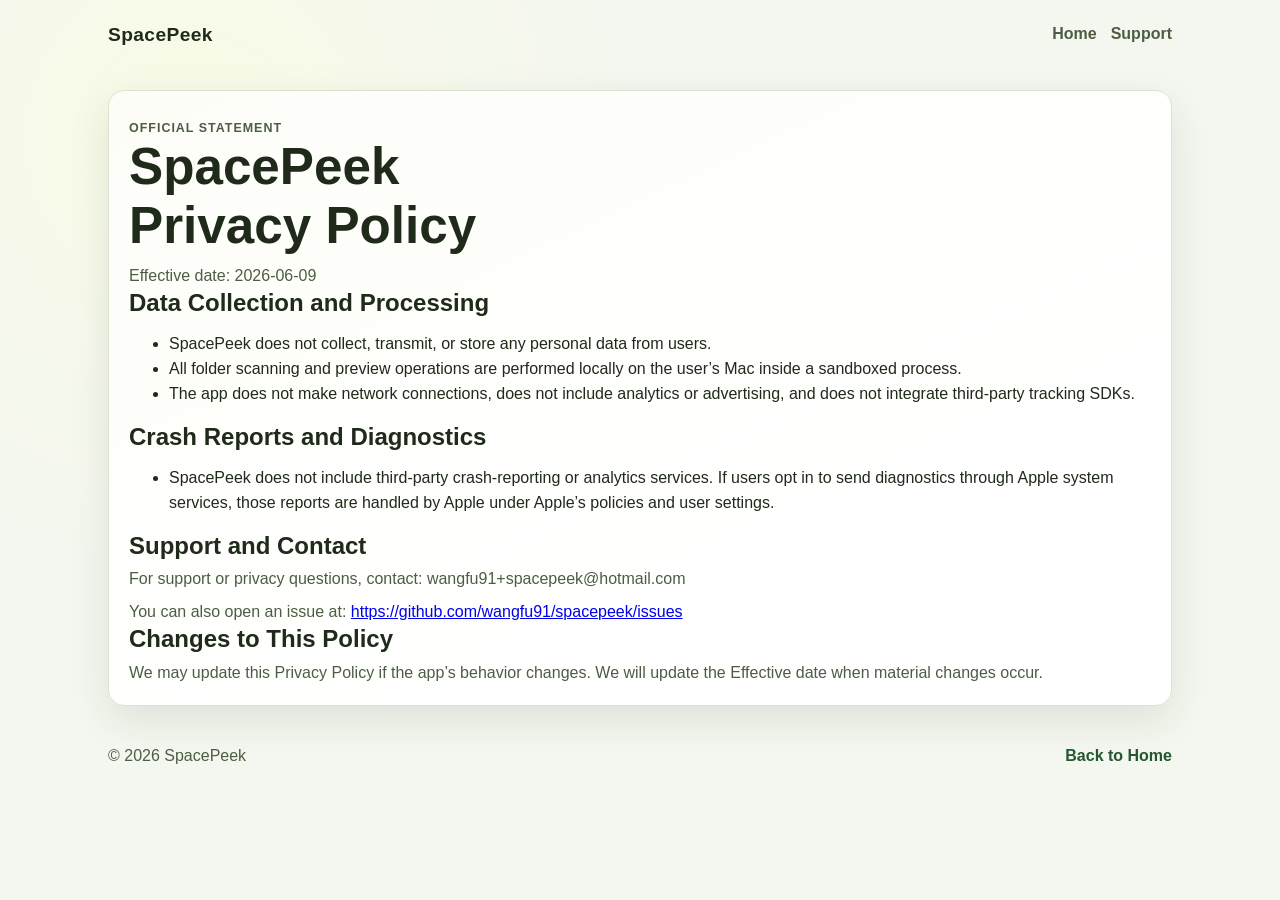
==== privacy.html @ 01d2aa63 "Add GitHub Pages site for App Store review and support" ====
<!doctype html>
<html lang="en">
  <head>
    <meta charset="UTF-8" />
    <meta name="viewport" content="width=device-width, initial-scale=1.0" />
    <title>SpacePeek Privacy Policy</title>
    <meta name="description" content="Privacy Policy for SpacePeek macOS app." />
    <link rel="stylesheet" href="assets/styles.css" />
  </head>
  <body>
    <header class="site-header">
      <a class="brand" href="index.html">SpacePeek</a>
      <nav>
        <a href="index.html">Home</a>
        <a href="index.html#support">Support</a>
      </nav>
    </header>

    <main class="container">
      <section class="panel">
        <p class="eyebrow">Official Statement</p>
        <h1>SpacePeek Privacy Policy</h1>
        <p>Effective date: 2026-06-09</p>

        <h2>Data Collection and Processing</h2>
        <ul>
          <li>SpacePeek does not collect, transmit, or store any personal data from users.</li>
          <li>
            All folder scanning and preview operations are performed locally on the user’s Mac
            inside a sandboxed process.
          </li>
          <li>
            The app does not make network connections, does not include analytics or advertising,
            and does not integrate third-party tracking SDKs.
          </li>
        </ul>

        <h2>Crash Reports and Diagnostics</h2>
        <ul>
          <li>
            SpacePeek does not include third-party crash-reporting or analytics services. If users
            opt in to send diagnostics through Apple system services, those reports are handled by
            Apple under Apple’s policies and user settings.
          </li>
        </ul>

        <h2>Support and Contact</h2>
        <p>For support or privacy questions, contact: wangfu91+spacepeek@hotmail.com</p>
        <p>
          You can also open an issue at:
          <a href="https://github.com/wangfu91/spacepeek/issues"
            >https://github.com/wangfu91/spacepeek/issues</a
          >
        </p>

        <h2>Changes to This Policy</h2>
        <p>
          We may update this Privacy Policy if the app’s behavior changes. We will update the
          Effective date when material changes occur.
        </p>
      </section>
    </main>

    <footer class="site-footer">
      <p>© 2026 SpacePeek</p>
      <a href="index.html">Back to Home</a>
    </footer>
  </body>
</html>
---- assets/styles.css ----
:root {
  --bg: #f4f7ef;
  --bg-alt: #eaf1e2;
  --surface: #fdfdf8;
  --surface-strong: #ffffff;
  --text: #1f2a1a;
  --muted: #4c5d43;
  --primary: #2f6f3e;
  --primary-strong: #245731;
  --accent: #d18a38;
  --border: #d9e4d1;
  --shadow: 0 14px 40px rgba(24, 38, 17, 0.1);
  --max: 1100px;
}

* {
  box-sizing: border-box;
}

html,
body {
  margin: 0;
  padding: 0;
}

body {
  font-family: "Avenir Next", "Trebuchet MS", "Helvetica Neue", sans-serif;
  color: var(--text);
  background: radial-gradient(circle at 15% 15%, #f9fbe7, var(--bg) 32%),
    radial-gradient(circle at 85% 20%, #eff7d9, transparent 30%),
    linear-gradient(150deg, var(--bg-alt), var(--bg));
  min-height: 100vh;
  line-height: 1.55;
}

.bg-orb {
  position: fixed;
  border-radius: 9999px;
  filter: blur(34px);
  pointer-events: none;
  z-index: 0;
  opacity: 0.34;
}

.bg-orb-1 {
  width: 240px;
  height: 240px;
  background: #b9dfa8;
  top: 8%;
  left: -60px;
  animation: drift 14s ease-in-out infinite;
}

.bg-orb-2 {
  width: 280px;
  height: 280px;
  background: #f2c792;
  right: -110px;
  top: 55%;
  animation: drift 18s ease-in-out infinite reverse;
}

@keyframes drift {
  0%,
  100% {
    transform: translateY(0);
  }
  50% {
    transform: translateY(-18px);
  }
}

.site-header,
.container,
.site-footer {
  position: relative;
  z-index: 2;
}

.site-header {
  max-width: var(--max);
  margin: 0 auto;
  padding: 20px 18px 12px;
  display: flex;
  justify-content: space-between;
  align-items: center;
  gap: 16px;
}

.brand {
  text-decoration: none;
  color: var(--text);
  font-size: 1.2rem;
  font-weight: 700;
  letter-spacing: 0.02em;
}

nav {
  display: flex;
  gap: 14px;
  flex-wrap: wrap;
}

nav a {
  color: var(--muted);
  text-decoration: none;
  font-weight: 600;
}

nav a:hover,
nav a:focus-visible {
  color: var(--primary-strong);
}

.container {
  max-width: var(--max);
  margin: 0 auto;
  padding: 8px 18px 30px;
}

.hero {
  padding: 38px 0 26px;
  animation: reveal 0.6s ease-out;
}

.eyebrow {
  text-transform: uppercase;
  letter-spacing: 0.08em;
  color: var(--primary-strong);
  font-size: 0.78rem;
  font-weight: 700;
  margin-bottom: 8px;
}

h1,
h2,
h3 {
  margin: 0;
  line-height: 1.15;
}

h1 {
  font-size: clamp(2rem, 4vw, 3.4rem);
  max-width: 14ch;
}

.hero-copy {
  color: var(--muted);
  max-width: 60ch;
  font-size: 1.08rem;
  margin-top: 14px;
}

.cta-row {
  margin-top: 24px;
  display: flex;
  gap: 12px;
  flex-wrap: wrap;
}

.btn {
  display: inline-flex;
  justify-content: center;
  align-items: center;
  text-decoration: none;
  border-radius: 9999px;
  padding: 10px 16px;
  font-weight: 700;
  border: 1px solid transparent;
  transition: transform 0.16s ease, box-shadow 0.16s ease;
}

.btn:hover,
.btn:focus-visible {
  transform: translateY(-2px);
  box-shadow: 0 6px 16px rgba(23, 42, 18, 0.16);
}

.btn-primary {
  background: linear-gradient(120deg, var(--primary), var(--primary-strong));
  color: #fff;
}

.btn-secondary {
  background: var(--surface-strong);
  border-color: var(--border);
  color: var(--text);
}

.feature-grid,
.gallery,
.info-grid {
  display: grid;
  gap: 16px;
}

.feature-grid {
  grid-template-columns: repeat(auto-fit, minmax(220px, 1fr));
  margin-bottom: 24px;
}

.feature-grid article,
.panel {
  background: linear-gradient(155deg, var(--surface), #ffffff 70%);
  border: 1px solid var(--border);
  border-radius: 16px;
  box-shadow: var(--shadow);
}

.feature-grid article {
  padding: 18px;
}

.feature-grid p,
.panel p {
  margin: 8px 0 0;
  color: var(--muted);
}

.panel {
  margin-top: 20px;
  padding: 20px;
}

.section-heading {
  margin-bottom: 14px;
}

.section-heading h2 {
  font-size: clamp(1.5rem, 3vw, 2rem);
}

.gallery {
  grid-template-columns: repeat(auto-fit, minmax(250px, 1fr));
}

.gallery figure {
  margin: 0;
  overflow: hidden;
  border-radius: 12px;
  border: 1px solid var(--border);
  background: #fff;
}

.gallery img {
  width: 100%;
  display: block;
}

.info-grid {
  grid-template-columns: repeat(auto-fit, minmax(250px, 1fr));
}

.info-grid article {
  border: 1px solid var(--border);
  border-radius: 12px;
  background: #fcfdf8;
  padding: 16px;
}

.info-grid h3 {
  font-size: 1.04rem;
}

.support-panel {
  background: linear-gradient(135deg, #eef8e8, #fff6ea);
}

.support-links {
  display: flex;
  gap: 10px;
  flex-wrap: wrap;
  margin-top: 16px;
}

.support-note {
  margin-top: 14px;
  font-size: 0.94rem;
}

.support-note a {
  color: var(--primary-strong);
}

.site-footer {
  max-width: var(--max);
  margin: 0 auto;
  padding: 8px 18px 24px;
  display: flex;
  justify-content: space-between;
  align-items: center;
  gap: 12px;
  flex-wrap: wrap;
}

.site-footer p {
  margin: 0;
  color: var(--muted);
}

.site-footer a {
  color: var(--primary-strong);
  text-decoration: none;
  font-weight: 700;
}

@keyframes reveal {
  from {
    opacity: 0;
    transform: translateY(12px);
  }
  to {
    opacity: 1;
    transform: translateY(0);
  }
}

@media (max-width: 760px) {
  .site-header {
    align-items: flex-start;
    flex-direction: column;
  }

  .panel {
    padding: 16px;
  }
}
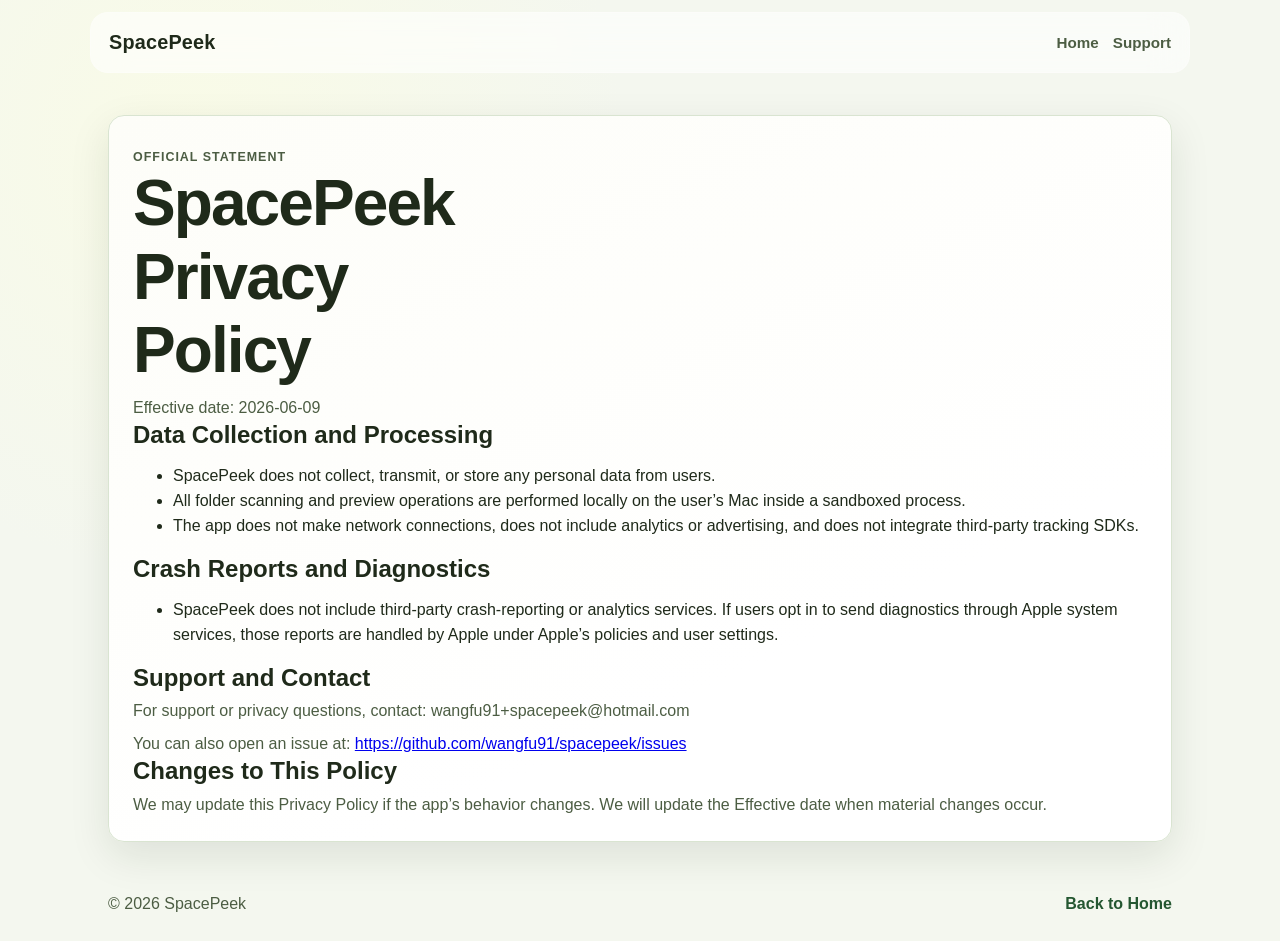
==== commit 613daeb1: "Improve formatting, update README, add review Reformat whitespace/indentation across HTML, JS, CSS, " ====
--- a/privacy.html
+++ b/privacy.html
@@ -1,69 +1,70 @@
 <!doctype html>
 <html lang="en">
-  <head>
+
+<head>
     <meta charset="UTF-8" />
     <meta name="viewport" content="width=device-width, initial-scale=1.0" />
     <title>SpacePeek Privacy Policy</title>
     <meta name="description" content="Privacy Policy for SpacePeek macOS app." />
     <link rel="stylesheet" href="assets/styles.css" />
-  </head>
-  <body>
+</head>
+
+<body>
     <header class="site-header">
-      <a class="brand" href="index.html">SpacePeek</a>
-      <nav>
-        <a href="index.html">Home</a>
-        <a href="index.html#support">Support</a>
-      </nav>
+        <a class="brand" href="index.html">SpacePeek</a>
+        <nav>
+            <a href="index.html">Home</a>
+            <a href="index.html#support">Support</a>
+        </nav>
     </header>
 
     <main class="container">
-      <section class="panel">
-        <p class="eyebrow">Official Statement</p>
-        <h1>SpacePeek Privacy Policy</h1>
-        <p>Effective date: 2026-06-09</p>
+        <section class="panel">
+            <p class="eyebrow">Official Statement</p>
+            <h1>SpacePeek Privacy Policy</h1>
+            <p>Effective date: 2026-06-09</p>
 
-        <h2>Data Collection and Processing</h2>
-        <ul>
-          <li>SpacePeek does not collect, transmit, or store any personal data from users.</li>
-          <li>
-            All folder scanning and preview operations are performed locally on the user’s Mac
-            inside a sandboxed process.
-          </li>
-          <li>
-            The app does not make network connections, does not include analytics or advertising,
-            and does not integrate third-party tracking SDKs.
-          </li>
-        </ul>
+            <h2>Data Collection and Processing</h2>
+            <ul>
+                <li>SpacePeek does not collect, transmit, or store any personal data from users.</li>
+                <li>
+                    All folder scanning and preview operations are performed locally on the user’s Mac
+                    inside a sandboxed process.
+                </li>
+                <li>
+                    The app does not make network connections, does not include analytics or advertising,
+                    and does not integrate third-party tracking SDKs.
+                </li>
+            </ul>
 
-        <h2>Crash Reports and Diagnostics</h2>
-        <ul>
-          <li>
-            SpacePeek does not include third-party crash-reporting or analytics services. If users
-            opt in to send diagnostics through Apple system services, those reports are handled by
-            Apple under Apple’s policies and user settings.
-          </li>
-        </ul>
+            <h2>Crash Reports and Diagnostics</h2>
+            <ul>
+                <li>
+                    SpacePeek does not include third-party crash-reporting or analytics services. If users
+                    opt in to send diagnostics through Apple system services, those reports are handled by
+                    Apple under Apple’s policies and user settings.
+                </li>
+            </ul>
 
-        <h2>Support and Contact</h2>
-        <p>For support or privacy questions, contact: wangfu91+spacepeek@hotmail.com</p>
-        <p>
-          You can also open an issue at:
-          <a href="https://github.com/wangfu91/spacepeek/issues"
-            >https://github.com/wangfu91/spacepeek/issues</a
-          >
-        </p>
+            <h2>Support and Contact</h2>
+            <p>For support or privacy questions, contact: wangfu91+spacepeek@hotmail.com</p>
+            <p>
+                You can also open an issue at:
+                <a href="https://github.com/wangfu91/spacepeek/issues">https://github.com/wangfu91/spacepeek/issues</a>
+            </p>
 
-        <h2>Changes to This Policy</h2>
-        <p>
-          We may update this Privacy Policy if the app’s behavior changes. We will update the
-          Effective date when material changes occur.
-        </p>
-      </section>
+            <h2>Changes to This Policy</h2>
+            <p>
+                We may update this Privacy Policy if the app’s behavior changes. We will update the
+                Effective date when material changes occur.
+            </p>
+        </section>
     </main>
 
     <footer class="site-footer">
-      <p>© 2026 SpacePeek</p>
-      <a href="index.html">Back to Home</a>
+        <p>© 2026 SpacePeek</p>
+        <a href="index.html">Back to Home</a>
     </footer>
-  </body>
+</body>
+
 </html>
--- a/assets/styles.css
+++ b/assets/styles.css
@@ -1,327 +1,688 @@
 :root {
-  --bg: #f4f7ef;
-  --bg-alt: #eaf1e2;
-  --surface: #fdfdf8;
-  --surface-strong: #ffffff;
-  --text: #1f2a1a;
-  --muted: #4c5d43;
-  --primary: #2f6f3e;
-  --primary-strong: #245731;
-  --accent: #d18a38;
-  --border: #d9e4d1;
-  --shadow: 0 14px 40px rgba(24, 38, 17, 0.1);
-  --max: 1100px;
+    --bg: #f4f7ef;
+    --bg-alt: #eaf1e2;
+    --surface: #fdfdf8;
+    --surface-strong: #ffffff;
+    --text: #1f2a1a;
+    --muted: #4c5d43;
+    --primary: #2f6f3e;
+    --primary-strong: #245731;
+    --accent: #d18a38;
+    --border: #d9e4d1;
+    --shadow: 0 14px 40px rgba(24, 38, 17, 0.1);
+    --panel-end: #ffffff;
+    --orb-1: #b9dfa8;
+    --orb-2: #f2c792;
+    --bg-spot-1: #f9fbe7;
+    --bg-spot-2: #eff7d9;
+    --support-a: #eef8e8;
+    --support-b: #fff6ea;
+    --header-bg: rgba(255, 255, 255, 0.58);
+    --max: 1100px;
 }
 
 * {
-  box-sizing: border-box;
+    box-sizing: border-box;
 }
 
 html,
 body {
-  margin: 0;
-  padding: 0;
+    margin: 0;
+    padding: 0;
 }
 
 body {
-  font-family: "Avenir Next", "Trebuchet MS", "Helvetica Neue", sans-serif;
-  color: var(--text);
-  background: radial-gradient(circle at 15% 15%, #f9fbe7, var(--bg) 32%),
-    radial-gradient(circle at 85% 20%, #eff7d9, transparent 30%),
-    linear-gradient(150deg, var(--bg-alt), var(--bg));
-  min-height: 100vh;
-  line-height: 1.55;
+    font-family: "Avenir Next", "Trebuchet MS", "Helvetica Neue", sans-serif;
+    color: var(--text);
+    background: radial-gradient(circle at 15% 15%, var(--bg-spot-1), var(--bg) 32%),
+        radial-gradient(circle at 85% 20%, var(--bg-spot-2), transparent 30%),
+        linear-gradient(150deg, var(--bg-alt), var(--bg));
+    min-height: 100vh;
+    line-height: 1.55;
+}
+
+html {
+    scroll-behavior: smooth;
 }
 
 .bg-orb {
-  position: fixed;
-  border-radius: 9999px;
-  filter: blur(34px);
-  pointer-events: none;
-  z-index: 0;
-  opacity: 0.34;
+    position: fixed;
+    border-radius: 9999px;
+    filter: blur(34px);
+    pointer-events: none;
+    z-index: 0;
+    opacity: 0.34;
 }
 
 .bg-orb-1 {
-  width: 240px;
-  height: 240px;
-  background: #b9dfa8;
-  top: 8%;
-  left: -60px;
-  animation: drift 14s ease-in-out infinite;
+    width: 240px;
+    height: 240px;
+    background: var(--orb-1);
+    top: 8%;
+    left: -60px;
+    animation: drift 14s ease-in-out infinite;
 }
 
 .bg-orb-2 {
-  width: 280px;
-  height: 280px;
-  background: #f2c792;
-  right: -110px;
-  top: 55%;
-  animation: drift 18s ease-in-out infinite reverse;
+    width: 280px;
+    height: 280px;
+    background: var(--orb-2);
+    right: -110px;
+    top: 55%;
+    animation: drift 18s ease-in-out infinite reverse;
 }
 
 @keyframes drift {
-  0%,
-  100% {
-    transform: translateY(0);
-  }
-  50% {
-    transform: translateY(-18px);
-  }
+
+    0%,
+    100% {
+        transform: translateY(0);
+    }
+
+    50% {
+        transform: translateY(-18px);
+    }
 }
 
 .site-header,
 .container,
 .site-footer {
-  position: relative;
-  z-index: 2;
+    position: relative;
+    z-index: 2;
 }
 
 .site-header {
-  max-width: var(--max);
-  margin: 0 auto;
-  padding: 20px 18px 12px;
-  display: flex;
-  justify-content: space-between;
-  align-items: center;
-  gap: 16px;
+    position: sticky;
+    top: 10px;
+    max-width: var(--max);
+    margin: 12px auto 0;
+    padding: 14px 18px;
+    display: flex;
+    justify-content: space-between;
+    align-items: center;
+    gap: 16px;
+    background: var(--header-bg);
+    border: 1px solid rgba(255, 255, 255, 0.18);
+    backdrop-filter: blur(18px);
+    border-radius: 18px;
+    transition: padding 0.2s ease, transform 0.2s ease, box-shadow 0.2s ease;
+}
+
+.site-header.is-compact {
+    padding-top: 10px;
+    padding-bottom: 10px;
+    box-shadow: var(--shadow);
 }
 
 .brand {
-  text-decoration: none;
-  color: var(--text);
-  font-size: 1.2rem;
-  font-weight: 700;
-  letter-spacing: 0.02em;
+    text-decoration: none;
+    color: var(--text);
+    font-size: 1.24rem;
+    font-weight: 700;
+    letter-spacing: 0.01em;
 }
 
 nav {
-  display: flex;
-  gap: 14px;
-  flex-wrap: wrap;
+    display: flex;
+    gap: 14px;
+    flex-wrap: wrap;
+    align-items: center;
 }
 
 nav a {
-  color: var(--muted);
-  text-decoration: none;
-  font-weight: 600;
+    color: var(--muted);
+    text-decoration: none;
+    font-weight: 600;
+    font-size: 0.95rem;
 }
 
 nav a:hover,
 nav a:focus-visible {
-  color: var(--primary-strong);
+    color: var(--primary-strong);
+}
+
+.theme-toggle {
+    border: 1px solid var(--border);
+    background: var(--surface-strong);
+    color: var(--text);
+    border-radius: 9999px;
+    width: 42px;
+    height: 42px;
+    padding: 0;
+    font-weight: 700;
+    cursor: pointer;
+    display: inline-flex;
+    align-items: center;
+    justify-content: center;
+}
+
+.theme-toggle:hover,
+.theme-toggle:focus-visible {
+    border-color: var(--primary-strong);
+}
+
+.theme-icon {
+    font-size: 1.1rem;
+    line-height: 1;
+}
+
+html[data-theme="light"] .theme-icon-moon,
+html[data-theme="dark"] .theme-icon-sun {
+    display: none;
 }
 
 .container {
-  max-width: var(--max);
-  margin: 0 auto;
-  padding: 8px 18px 30px;
+    max-width: var(--max);
+    margin: 0 auto;
+    padding: 18px 18px 42px;
 }
 
 .hero {
-  padding: 38px 0 26px;
-  animation: reveal 0.6s ease-out;
+    padding: 36px 0 34px;
+    animation: reveal 0.6s ease-out;
+}
+
+.hero-layout {
+    display: grid;
+    grid-template-columns: 1.2fr 0.8fr;
+    gap: 22px;
+    align-items: stretch;
+}
+
+.hero-copy-wrap {
+    padding: 8px 0;
 }
 
 .eyebrow {
-  text-transform: uppercase;
-  letter-spacing: 0.08em;
-  color: var(--primary-strong);
-  font-size: 0.78rem;
-  font-weight: 700;
-  margin-bottom: 8px;
+    text-transform: uppercase;
+    letter-spacing: 0.08em;
+    color: var(--primary-strong);
+    font-size: 0.78rem;
+    font-weight: 700;
+    margin-bottom: 8px;
 }
 
 h1,
 h2,
 h3 {
-  margin: 0;
-  line-height: 1.15;
+    margin: 0;
+    line-height: 1.15;
 }
 
 h1 {
-  font-size: clamp(2rem, 4vw, 3.4rem);
-  max-width: 14ch;
+    font-size: clamp(2.6rem, 5vw, 4.4rem);
+    max-width: 11ch;
+    letter-spacing: -0.03em;
 }
 
 .hero-copy {
-  color: var(--muted);
-  max-width: 60ch;
-  font-size: 1.08rem;
-  margin-top: 14px;
+    color: var(--muted);
+    max-width: 58ch;
+    font-size: 1.13rem;
+    line-height: 1.72;
+    margin-top: 16px;
+}
+
+.hero-meta {
+    margin-top: 14px;
+    color: var(--muted);
+    font-size: 0.96rem;
+}
+
+.hero-note {
+    border: 1px solid var(--border);
+    border-radius: 18px;
+    background: linear-gradient(145deg, var(--surface), var(--panel-end));
+    box-shadow: var(--shadow);
+    padding: 18px;
+    display: flex;
+    flex-direction: column;
+    justify-content: space-between;
+}
+
+.hero-note h2 {
+    font-size: 1.42rem;
+}
+
+.hero-note p {
+    color: var(--muted);
+    margin-top: 10px;
+}
+
+.hero-preview-card {
+    margin-top: 18px;
+    border-radius: 16px;
+    overflow: hidden;
+    border: 1px solid var(--border);
+    transform: rotate(1.6deg);
+    box-shadow: 0 18px 40px rgba(0, 0, 0, 0.12);
+}
+
+.hero-preview-card img {
+    display: block;
+    width: 100%;
 }
 
 .cta-row {
-  margin-top: 24px;
-  display: flex;
-  gap: 12px;
-  flex-wrap: wrap;
+    margin-top: 24px;
+    display: flex;
+    gap: 12px;
+    flex-wrap: wrap;
+}
+
+.cta-note {
+    margin-top: 10px;
+    color: var(--muted);
+    font-size: 0.92rem;
 }
 
 .btn {
-  display: inline-flex;
-  justify-content: center;
-  align-items: center;
-  text-decoration: none;
-  border-radius: 9999px;
-  padding: 10px 16px;
-  font-weight: 700;
-  border: 1px solid transparent;
-  transition: transform 0.16s ease, box-shadow 0.16s ease;
+    display: inline-flex;
+    justify-content: center;
+    align-items: center;
+    text-decoration: none;
+    border-radius: 9999px;
+    padding: 10px 16px;
+    font-weight: 700;
+    border: 1px solid transparent;
+    transition: transform 0.16s ease, box-shadow 0.16s ease;
 }
 
 .btn:hover,
 .btn:focus-visible {
-  transform: translateY(-2px);
-  box-shadow: 0 6px 16px rgba(23, 42, 18, 0.16);
+    transform: translateY(-2px);
+    box-shadow: 0 6px 16px rgba(23, 42, 18, 0.16);
 }
 
 .btn-primary {
-  background: linear-gradient(120deg, var(--primary), var(--primary-strong));
-  color: #fff;
+    background: linear-gradient(120deg, var(--primary), var(--primary-strong));
+    color: #fff;
+}
+
+.btn-store {
+    background: linear-gradient(135deg, #141414, #333333);
+    color: #ffffff;
+    min-height: 46px;
+}
+
+.btn.is-disabled,
+.btn[aria-disabled="true"] {
+    opacity: 0.92;
 }
 
 .btn-secondary {
-  background: var(--surface-strong);
-  border-color: var(--border);
-  color: var(--text);
-}
-
-.feature-grid,
-.gallery,
-.info-grid {
-  display: grid;
-  gap: 16px;
+    background: var(--surface-strong);
+    border-color: var(--border);
+    color: var(--text);
 }
 
 .feature-grid {
-  grid-template-columns: repeat(auto-fit, minmax(220px, 1fr));
-  margin-bottom: 24px;
+    display: grid;
+    gap: 16px;
+}
+
+.feature-grid {
+    grid-template-columns: repeat(auto-fit, minmax(230px, 1fr));
+    margin-bottom: 24px;
 }
 
 .feature-grid article,
 .panel {
-  background: linear-gradient(155deg, var(--surface), #ffffff 70%);
-  border: 1px solid var(--border);
-  border-radius: 16px;
-  box-shadow: var(--shadow);
+    background: linear-gradient(155deg, var(--surface), var(--panel-end) 70%);
+    border: 1px solid var(--border);
+    border-radius: 16px;
+    box-shadow: var(--shadow);
 }
 
 .feature-grid article {
-  padding: 18px;
+    padding: 22px;
 }
 
 .feature-grid p,
 .panel p {
-  margin: 8px 0 0;
-  color: var(--muted);
+    margin: 8px 0 0;
+    color: var(--muted);
+}
+
+.feature-icon {
+    margin: 0 0 12px;
+    font-size: 1.2rem;
 }
 
 .panel {
-  margin-top: 20px;
-  padding: 20px;
+    margin-top: 24px;
+    padding: 24px;
 }
 
 .section-heading {
-  margin-bottom: 14px;
+    margin-bottom: 14px;
 }
 
 .section-heading h2 {
-  font-size: clamp(1.5rem, 3vw, 2rem);
-}
-
-.gallery {
-  grid-template-columns: repeat(auto-fit, minmax(250px, 1fr));
-}
-
-.gallery figure {
-  margin: 0;
-  overflow: hidden;
-  border-radius: 12px;
-  border: 1px solid var(--border);
-  background: #fff;
-}
-
-.gallery img {
-  width: 100%;
-  display: block;
-}
-
-.info-grid {
-  grid-template-columns: repeat(auto-fit, minmax(250px, 1fr));
-}
-
-.info-grid article {
-  border: 1px solid var(--border);
-  border-radius: 12px;
-  background: #fcfdf8;
-  padding: 16px;
-}
-
-.info-grid h3 {
-  font-size: 1.04rem;
-}
-
-.support-panel {
-  background: linear-gradient(135deg, #eef8e8, #fff6ea);
-}
-
-.support-links {
-  display: flex;
-  gap: 10px;
-  flex-wrap: wrap;
-  margin-top: 16px;
-}
-
-.support-note {
-  margin-top: 14px;
-  font-size: 0.94rem;
-}
-
-.support-note a {
-  color: var(--primary-strong);
-}
-
-.site-footer {
-  max-width: var(--max);
-  margin: 0 auto;
-  padding: 8px 18px 24px;
-  display: flex;
-  justify-content: space-between;
-  align-items: center;
-  gap: 12px;
-  flex-wrap: wrap;
-}
-
-.site-footer p {
-  margin: 0;
-  color: var(--muted);
-}
-
-.site-footer a {
-  color: var(--primary-strong);
-  text-decoration: none;
-  font-weight: 700;
-}
-
-@keyframes reveal {
-  from {
+    font-size: clamp(1.5rem, 3vw, 2rem);
+}
+
+.inline-cta {
+    display: flex;
+    justify-content: space-between;
+    align-items: center;
+    gap: 20px;
+}
+
+.steps-grid {
+    display: grid;
+    grid-template-columns: repeat(3, minmax(0, 1fr));
+    gap: 16px;
+}
+
+.steps-grid article {
+    border: 1px solid var(--border);
+    border-radius: 14px;
+    background: var(--surface-strong);
+    padding: 18px;
+}
+
+.step-number {
+    display: inline-flex;
+    width: 34px;
+    height: 34px;
+    align-items: center;
+    justify-content: center;
+    border-radius: 9999px;
+    background: var(--primary);
+    color: #fff;
+    font-weight: 700;
+    margin-bottom: 12px;
+}
+
+.gallery-stage {
+    display: block;
+}
+
+.stack-wrap {
+    position: relative;
+    width: 100%;
+    aspect-ratio: 16 / 10;
+    min-height: clamp(240px, 50vw, 680px);
+    max-width: 940px;
+    margin: 0 auto;
+}
+
+.stack-wrap::before,
+.stack-wrap::after {
+    content: "";
+    position: absolute;
+    inset: 18px 30px -18px;
+    border-radius: 18px;
+    background: color-mix(in srgb, var(--surface-strong) 90%, transparent);
+    border: 1px solid var(--border);
+    z-index: 0;
+    transform: rotate(-1.5deg);
+}
+
+.stack-wrap::after {
+    inset: 10px 16px -10px;
+    transform: rotate(1.2deg);
+}
+
+.shot-card {
+    margin: 0;
+    position: absolute;
+    inset: 0;
+    border-radius: 18px;
+    border: 1px solid var(--border);
+    overflow: hidden;
+    background: #fff;
+    box-shadow: var(--shadow);
+    transition: opacity 0.35s ease, transform 0.35s ease;
     opacity: 0;
-    transform: translateY(12px);
-  }
-  to {
+    transform: translateY(10px);
+    pointer-events: none;
+    z-index: 1;
+}
+
+.shot-card img {
+    width: 100%;
+    height: calc(100% - 72px);
+    object-fit: cover;
+    display: block;
+}
+
+.shot-card figcaption {
+    height: 72px;
+    padding: 14px 16px;
+    font-size: 0.96rem;
+    color: var(--text);
+    background: linear-gradient(180deg, rgba(255, 255, 255, 0.78), var(--surface-strong));
+}
+
+.shot-card.is-active {
     opacity: 1;
     transform: translateY(0);
-  }
+    pointer-events: auto;
+    z-index: 2;
+}
+
+.gallery-controls {
+    display: flex;
+    justify-content: center;
+    gap: 10px;
+    flex-wrap: wrap;
+    margin-top: 14px;
+}
+
+.gallery-dots {
+    display: flex;
+    justify-content: center;
+    gap: 8px;
+    margin-top: 16px;
+}
+
+.gallery-dot {
+    width: 10px;
+    height: 10px;
+    padding: 0;
+    border: 0;
+    border-radius: 9999px;
+    background: color-mix(in srgb, var(--muted) 35%, transparent);
+    cursor: pointer;
+}
+
+.gallery-dot.is-active {
+    width: 28px;
+    background: var(--primary);
+}
+
+.support-panel {
+    background: linear-gradient(135deg, var(--support-a), var(--support-b));
+}
+
+.support-grid {
+    display: grid;
+    grid-template-columns: repeat(2, minmax(0, 1fr));
+    gap: 16px;
+}
+
+.support-card {
+    border: 1px solid var(--border);
+    border-radius: 16px;
+    padding: 18px;
+    background: color-mix(in srgb, var(--surface-strong) 84%, transparent);
+}
+
+.support-card h3 {
+    font-size: 1.08rem;
+}
+
+.support-card .btn {
+    margin-top: 14px;
+}
+
+.faq-card p+p {
+    margin-top: 10px;
+}
+
+.site-footer {
+    max-width: var(--max);
+    margin: 0 auto;
+    padding: 8px 18px 24px;
+    display: flex;
+    justify-content: space-between;
+    align-items: center;
+    gap: 12px;
+    flex-wrap: wrap;
+}
+
+.site-footer p {
+    margin: 0;
+    color: var(--muted);
+}
+
+.site-footer a {
+    color: var(--primary-strong);
+    text-decoration: none;
+    font-weight: 700;
+}
+
+.footer-links {
+    display: flex;
+    gap: 14px;
+    flex-wrap: wrap;
+}
+
+@keyframes reveal {
+    from {
+        opacity: 0;
+        transform: translateY(12px);
+    }
+
+    to {
+        opacity: 1;
+        transform: translateY(0);
+    }
 }
 
 @media (max-width: 760px) {
-  .site-header {
-    align-items: flex-start;
-    flex-direction: column;
-  }
-
-  .panel {
-    padding: 16px;
-  }
+    .site-header {
+        align-items: flex-start;
+        flex-direction: column;
+        top: 0;
+    }
+
+    .panel {
+        padding: 16px;
+    }
+
+    .hero-layout {
+        grid-template-columns: 1fr;
+    }
+
+    .stack-wrap {
+        min-height: clamp(220px, 62vw, 450px);
+    }
+
+    .inline-cta,
+    .support-grid,
+    .steps-grid {
+        grid-template-columns: 1fr;
+        display: grid;
+    }
+
+    .inline-cta {
+        justify-items: start;
+    }
+
+    .shot-card img {
+        height: calc(100% - 88px);
+    }
+
+    .shot-card figcaption {
+        height: 88px;
+        font-size: 0.92rem;
+    }
+}
+
+@media (prefers-color-scheme: dark) {
+    :root {
+        --bg: #0f1712;
+        --bg-alt: #141f17;
+        --surface: #16221b;
+        --surface-strong: #1b2a22;
+        --text: #e6f2e6;
+        --muted: #a8b9a9;
+        --primary: #6ea96a;
+        --primary-strong: #598f56;
+        --accent: #d4a060;
+        --border: #2a3d31;
+        --shadow: 0 16px 44px rgba(0, 0, 0, 0.42);
+        --panel-end: #1a261f;
+        --orb-1: #2d5638;
+        --orb-2: #5d4630;
+        --bg-spot-1: #1f3525;
+        --bg-spot-2: #2d3420;
+        --support-a: #1b2a22;
+        --support-b: #2f2a1e;
+        --header-bg: rgba(16, 23, 18, 0.68);
+    }
+
+    .btn-secondary {
+        color: var(--text);
+    }
+
+    .shot-card {
+        background: #202b24;
+    }
+
+    .btn-store {
+        background: linear-gradient(135deg, #f2f2f2, #cfcfcf);
+        color: #151515;
+    }
+
+    .shot-card figcaption {
+        background: linear-gradient(180deg, rgba(20, 28, 23, 0.75), var(--surface-strong));
+    }
+}
+
+html[data-theme="dark"] {
+    --bg: #0f1712;
+    --bg-alt: #141f17;
+    --surface: #16221b;
+    --surface-strong: #1b2a22;
+    --text: #e6f2e6;
+    --muted: #a8b9a9;
+    --primary: #6ea96a;
+    --primary-strong: #598f56;
+    --accent: #d4a060;
+    --border: #2a3d31;
+    --shadow: 0 16px 44px rgba(0, 0, 0, 0.42);
+    --panel-end: #1a261f;
+    --orb-1: #2d5638;
+    --orb-2: #5d4630;
+    --bg-spot-1: #1f3525;
+    --bg-spot-2: #2d3420;
+    --support-a: #1b2a22;
+    --support-b: #2f2a1e;
+    --header-bg: rgba(16, 23, 18, 0.68);
+}
+
+html[data-theme="light"] {
+    --bg: #f4f7ef;
+    --bg-alt: #eaf1e2;
+    --surface: #fdfdf8;
+    --surface-strong: #ffffff;
+    --text: #1f2a1a;
+    --muted: #4c5d43;
+    --primary: #2f6f3e;
+    --primary-strong: #245731;
+    --accent: #d18a38;
+    --border: #d9e4d1;
+    --shadow: 0 14px 40px rgba(24, 38, 17, 0.1);
+    --panel-end: #ffffff;
+    --orb-1: #b9dfa8;
+    --orb-2: #f2c792;
+    --bg-spot-1: #f9fbe7;
+    --bg-spot-2: #eff7d9;
+    --support-a: #eef8e8;
+    --support-b: #fff6ea;
+    --header-bg: rgba(255, 255, 255, 0.58);
 }
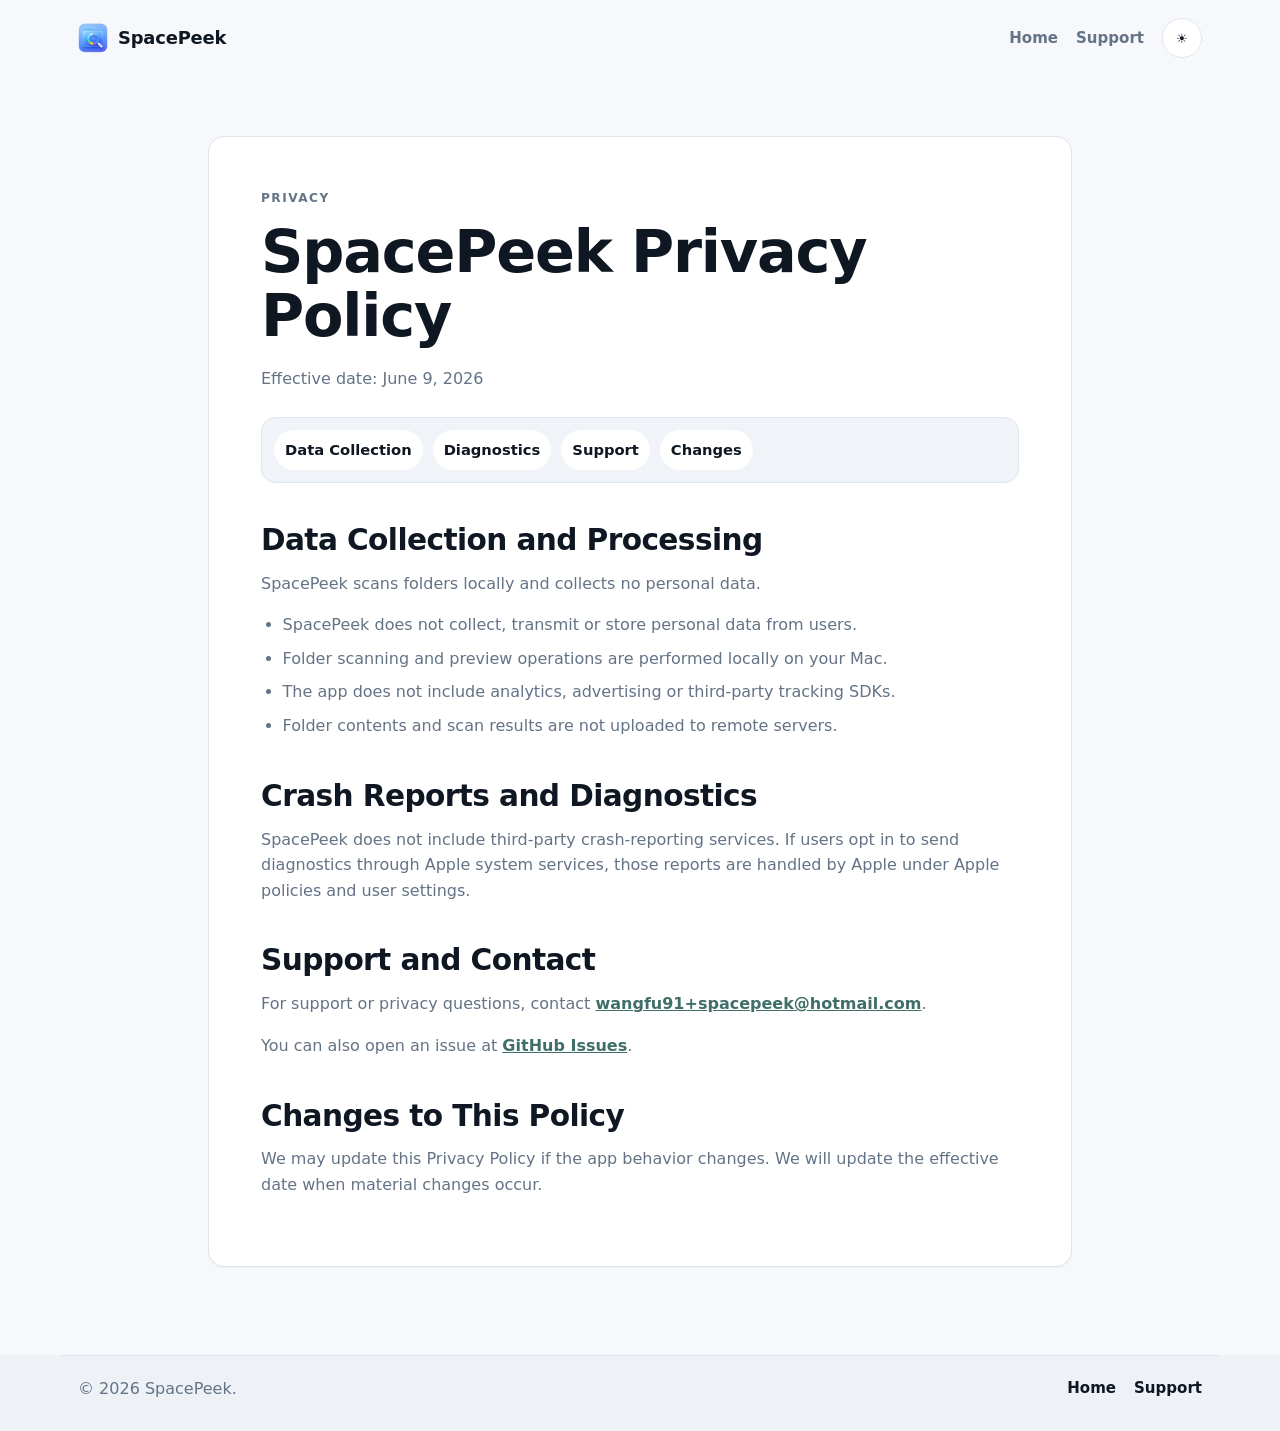
==== commit 8009a65e: "Redesign the SpacePeek landing page" ====
--- a/privacy.html
+++ b/privacy.html
@@ -6,65 +6,98 @@
     <meta name="viewport" content="width=device-width, initial-scale=1.0" />
     <title>SpacePeek Privacy Policy</title>
     <meta name="description" content="Privacy Policy for SpacePeek macOS app." />
+    <meta name="theme-color" content="#f7f8fb" />
+    <link rel="canonical" href="https://spacepeek.space/privacy.html" />
+    <link rel="icon" href="favicon.ico?v=8" sizes="any" />
+    <link rel="apple-touch-icon" href="assets/SpacePeek.png" />
     <link rel="stylesheet" href="assets/styles.css" />
 </head>
 
-<body>
-    <header class="site-header">
-        <a class="brand" href="index.html">SpacePeek</a>
-        <nav>
+<body class="privacy-page">
+    <header class="site-header" id="siteHeader">
+        <a class="brand" href="index.html">
+            <img src="assets/SpacePeek.png" alt="" />
+            <span>SpacePeek</span>
+        </a>
+        <nav aria-label="Primary navigation">
             <a href="index.html">Home</a>
             <a href="index.html#support">Support</a>
         </nav>
+        <div class="header-actions">
+            <button class="theme-toggle" id="themeToggle" type="button" aria-label="Toggle theme" title="Toggle theme">
+                <span class="theme-toggle-icon theme-toggle-sun" aria-hidden="true">☀</span>
+                <span class="theme-toggle-icon theme-toggle-moon" aria-hidden="true">☾</span>
+            </button>
+        </div>
     </header>
 
-    <main class="container">
-        <section class="panel">
-            <p class="eyebrow">Official Statement</p>
+    <main class="policy-main">
+        <article class="policy-card">
+            <p class="eyebrow">Privacy</p>
             <h1>SpacePeek Privacy Policy</h1>
-            <p>Effective date: 2026-06-09</p>
+            <p class="policy-date">Effective date: June 9, 2026</p>
 
-            <h2>Data Collection and Processing</h2>
-            <ul>
-                <li>SpacePeek does not collect, transmit, or store any personal data from users.</li>
-                <li>
-                    All folder scanning and preview operations are performed locally on the user’s Mac
-                    inside a sandboxed process.
-                </li>
-                <li>
-                    The app does not make network connections, does not include analytics or advertising,
-                    and does not integrate third-party tracking SDKs.
-                </li>
-            </ul>
+            <nav class="policy-toc" aria-label="Privacy policy contents">
+                <a href="#data">Data Collection</a>
+                <a href="#diagnostics">Diagnostics</a>
+                <a href="#contact">Support</a>
+                <a href="#changes">Changes</a>
+            </nav>
 
-            <h2>Crash Reports and Diagnostics</h2>
-            <ul>
-                <li>
-                    SpacePeek does not include third-party crash-reporting or analytics services. If users
-                    opt in to send diagnostics through Apple system services, those reports are handled by
-                    Apple under Apple’s policies and user settings.
-                </li>
-            </ul>
+            <section id="data">
+                <h2>Data Collection and Processing</h2>
+                <p>SpacePeek scans folders locally and collects no personal data.</p>
+                <ul>
+                    <li>SpacePeek does not collect, transmit or store personal data from users.</li>
+                    <li>Folder scanning and preview operations are performed locally on your Mac.</li>
+                    <li>The app does not include analytics, advertising or third-party tracking SDKs.</li>
+                    <li>Folder contents and scan results are not uploaded to remote servers.</li>
+                </ul>
+            </section>
 
-            <h2>Support and Contact</h2>
-            <p>For support or privacy questions, contact: wangfu91+spacepeek@hotmail.com</p>
-            <p>
-                You can also open an issue at:
-                <a href="https://github.com/wangfu91/spacepeek/issues">https://github.com/wangfu91/spacepeek/issues</a>
-            </p>
+            <section id="diagnostics">
+                <h2>Crash Reports and Diagnostics</h2>
+                <p>
+                    SpacePeek does not include third-party crash-reporting services. If users opt in to send diagnostics
+                    through Apple system services, those reports are handled by Apple under Apple policies and user
+                    settings.
+                </p>
+            </section>
 
-            <h2>Changes to This Policy</h2>
-            <p>
-                We may update this Privacy Policy if the app’s behavior changes. We will update the
-                Effective date when material changes occur.
-            </p>
-        </section>
+            <section id="contact">
+                <h2>Support and Contact</h2>
+                <p>
+                    For support or privacy questions, contact
+                    <a href="mailto:wangfu91+spacepeek@hotmail.com">wangfu91+spacepeek@hotmail.com</a>.
+                </p>
+                <p>
+                    You can also open an issue at
+                    <a href="https://github.com/wangfu91/spacepeek/issues">GitHub Issues</a>.
+                </p>
+            </section>
+
+            <section id="changes">
+                <h2>Changes to This Policy</h2>
+                <p>
+                    We may update this Privacy Policy if the app behavior changes. We will update the effective date
+                    when material changes occur.
+                </p>
+            </section>
+        </article>
     </main>
 
-    <footer class="site-footer">
-        <p>© 2026 SpacePeek</p>
-        <a href="index.html">Back to Home</a>
+    <footer class="site-footer simple-footer">
+        <div class="footer-bottom">
+            <p>© 2026 SpacePeek.</p>
+            <nav aria-label="Footer navigation">
+                <a href="index.html">Home</a>
+                <a href="index.html#support">Support</a>
+            </nav>
+        </div>
     </footer>
+
+    <script src="assets/site.js"></script>
+    <script src="assets/theme.js"></script>
 </body>
 
-</html>+</html>
--- a/assets/styles.css
+++ b/assets/styles.css
@@ -1,28 +1,70 @@
 :root {
-    --bg: #f4f7ef;
-    --bg-alt: #eaf1e2;
-    --surface: #fdfdf8;
-    --surface-strong: #ffffff;
-    --text: #1f2a1a;
-    --muted: #4c5d43;
-    --primary: #2f6f3e;
-    --primary-strong: #245731;
-    --accent: #d18a38;
-    --border: #d9e4d1;
-    --shadow: 0 14px 40px rgba(24, 38, 17, 0.1);
-    --panel-end: #ffffff;
-    --orb-1: #b9dfa8;
-    --orb-2: #f2c792;
-    --bg-spot-1: #f9fbe7;
-    --bg-spot-2: #eff7d9;
-    --support-a: #eef8e8;
-    --support-b: #fff6ea;
-    --header-bg: rgba(255, 255, 255, 0.58);
-    --max: 1100px;
+    color-scheme: light;
+    --bg: #f7f8fb;
+    --surface: #ffffff;
+    --surface-soft: #f0f3f7;
+    --surface-tint: #eef7f5;
+    --text: #1d2733;
+    --muted: #647386;
+    --heading: #0f1722;
+    --border: #dfe5ec;
+    --accent: #5d8f87;
+    --accent-strong: #3f6f68;
+    --accent-soft: #e6f3f0;
+    --button-text: #ffffff;
+    --footer-bg: #eef2f6;
+    --shadow: 0 18px 48px rgba(31, 44, 61, 0.08);
+    --shadow-hover: 0 24px 64px rgba(31, 44, 61, 0.13);
+    --radius: 16px;
+    --max: 1160px;
+}
+
+html[data-theme="dark"] {
+    color-scheme: dark;
+    --bg: #0f141b;
+    --surface: #161d26;
+    --surface-soft: #1d2631;
+    --surface-tint: #172722;
+    --text: #e7edf5;
+    --muted: #a9b5c4;
+    --heading: #f8fbff;
+    --border: #2a3542;
+    --accent: #8fc8bd;
+    --accent-strong: #b1ded6;
+    --accent-soft: #1d3631;
+    --button-text: #0f141b;
+    --footer-bg: #151c25;
+    --shadow: 0 18px 48px rgba(0, 0, 0, 0.28);
+    --shadow-hover: 0 24px 64px rgba(0, 0, 0, 0.36);
+}
+
+@media (prefers-color-scheme: dark) {
+    :root:not([data-theme="light"]) {
+        color-scheme: dark;
+        --bg: #0f141b;
+        --surface: #161d26;
+        --surface-soft: #1d2631;
+        --surface-tint: #172722;
+        --text: #e7edf5;
+        --muted: #a9b5c4;
+        --heading: #f8fbff;
+        --border: #2a3542;
+        --accent: #8fc8bd;
+        --accent-strong: #b1ded6;
+        --accent-soft: #1d3631;
+        --button-text: #0f141b;
+        --footer-bg: #151c25;
+        --shadow: 0 18px 48px rgba(0, 0, 0, 0.28);
+        --shadow-hover: 0 24px 64px rgba(0, 0, 0, 0.36);
+    }
 }
 
 * {
     box-sizing: border-box;
+}
+
+html {
+    scroll-behavior: smooth;
 }
 
 html,
@@ -32,341 +74,403 @@
 }
 
 body {
-    font-family: "Avenir Next", "Trebuchet MS", "Helvetica Neue", sans-serif;
+    min-height: 100vh;
     color: var(--text);
-    background: radial-gradient(circle at 15% 15%, var(--bg-spot-1), var(--bg) 32%),
-        radial-gradient(circle at 85% 20%, var(--bg-spot-2), transparent 30%),
-        linear-gradient(150deg, var(--bg-alt), var(--bg));
-    min-height: 100vh;
-    line-height: 1.55;
-}
-
-html {
-    scroll-behavior: smooth;
-}
-
-.bg-orb {
-    position: fixed;
-    border-radius: 9999px;
-    filter: blur(34px);
-    pointer-events: none;
-    z-index: 0;
-    opacity: 0.34;
-}
-
-.bg-orb-1 {
-    width: 240px;
-    height: 240px;
-    background: var(--orb-1);
-    top: 8%;
-    left: -60px;
-    animation: drift 14s ease-in-out infinite;
-}
-
-.bg-orb-2 {
-    width: 280px;
-    height: 280px;
-    background: var(--orb-2);
-    right: -110px;
-    top: 55%;
-    animation: drift 18s ease-in-out infinite reverse;
-}
-
-@keyframes drift {
-
-    0%,
-    100% {
-        transform: translateY(0);
-    }
-
-    50% {
-        transform: translateY(-18px);
-    }
-}
-
-.site-header,
-.container,
-.site-footer {
-    position: relative;
-    z-index: 2;
+    background: var(--bg);
+    font-family: Inter, ui-sans-serif, system-ui, -apple-system, BlinkMacSystemFont, "Segoe UI", sans-serif;
+    line-height: 1.6;
+}
+
+img,
+svg {
+    display: block;
+}
+
+img {
+    max-width: 100%;
+}
+
+a {
+    color: inherit;
+}
+
+[id] {
+    scroll-margin-top: 96px;
 }
 
 .site-header {
     position: sticky;
-    top: 10px;
+    top: 0;
+    z-index: 20;
     max-width: var(--max);
-    margin: 12px auto 0;
-    padding: 14px 18px;
-    display: flex;
-    justify-content: space-between;
-    align-items: center;
-    gap: 16px;
-    background: var(--header-bg);
-    border: 1px solid rgba(255, 255, 255, 0.18);
+    margin: 0 auto;
+    padding: 18px;
+    display: grid;
+    grid-template-columns: auto 1fr auto;
+    align-items: center;
+    gap: 18px;
+    background: color-mix(in srgb, var(--bg) 86%, transparent);
     backdrop-filter: blur(18px);
-    border-radius: 18px;
-    transition: padding 0.2s ease, transform 0.2s ease, box-shadow 0.2s ease;
 }
 
 .site-header.is-compact {
-    padding-top: 10px;
-    padding-bottom: 10px;
-    box-shadow: var(--shadow);
+    border-bottom: 1px solid var(--border);
 }
 
 .brand {
+    display: inline-flex;
+    align-items: center;
+    gap: 10px;
+    color: var(--heading);
     text-decoration: none;
-    color: var(--text);
-    font-size: 1.24rem;
-    font-weight: 700;
-    letter-spacing: 0.01em;
+    font-size: 1.12rem;
+    font-weight: 800;
+    letter-spacing: -0.01em;
+}
+
+.brand img {
+    width: 30px;
+    height: 30px;
+    border-radius: 8px;
 }
 
 nav {
     display: flex;
-    gap: 14px;
+    align-items: center;
+    justify-content: flex-end;
+    gap: 18px;
     flex-wrap: wrap;
-    align-items: center;
 }
 
 nav a {
     color: var(--muted);
     text-decoration: none;
-    font-weight: 600;
-    font-size: 0.95rem;
+    font-size: 0.94rem;
+    font-weight: 650;
 }
 
 nav a:hover,
 nav a:focus-visible {
-    color: var(--primary-strong);
+    color: var(--heading);
+}
+
+.header-actions {
+    display: flex;
+    align-items: center;
+    justify-content: flex-end;
+    gap: 10px;
 }
 
 .theme-toggle {
+    width: 40px;
+    height: 40px;
+    display: inline-flex;
+    align-items: center;
+    justify-content: center;
     border: 1px solid var(--border);
-    background: var(--surface-strong);
-    color: var(--text);
-    border-radius: 9999px;
-    width: 42px;
-    height: 42px;
-    padding: 0;
-    font-weight: 700;
+    border-radius: 999px;
+    color: var(--heading);
+    background: var(--surface);
     cursor: pointer;
-    display: inline-flex;
-    align-items: center;
-    justify-content: center;
 }
 
 .theme-toggle:hover,
 .theme-toggle:focus-visible {
-    border-color: var(--primary-strong);
-}
-
-.theme-icon {
-    font-size: 1.1rem;
-    line-height: 1;
-}
-
-html[data-theme="light"] .theme-icon-moon,
-html[data-theme="dark"] .theme-icon-sun {
+    border-color: var(--accent);
+}
+
+.theme-toggle-moon,
+html[data-theme="dark"] .theme-toggle-sun {
     display: none;
 }
 
-.container {
+html[data-theme="dark"] .theme-toggle-moon {
+    display: inline;
+}
+
+@media (prefers-color-scheme: dark) {
+    :root:not([data-theme="light"]) .theme-toggle-sun {
+        display: none;
+    }
+
+    :root:not([data-theme="light"]) .theme-toggle-moon {
+        display: inline;
+    }
+}
+
+main {
     max-width: var(--max);
     margin: 0 auto;
-    padding: 18px 18px 42px;
+    padding: 60px 18px 88px;
 }
 
 .hero {
-    padding: 36px 0 34px;
-    animation: reveal 0.6s ease-out;
-}
-
-.hero-layout {
     display: grid;
-    grid-template-columns: 1.2fr 0.8fr;
-    gap: 22px;
-    align-items: stretch;
-}
-
-.hero-copy-wrap {
-    padding: 8px 0;
+    grid-template-columns: minmax(0, 1.12fr) minmax(430px, 0.98fr);
+    gap: clamp(28px, 4vw, 56px);
+    align-items: center;
+    min-height: 620px;
+}
+
+.hero-copy {
+    max-width: 680px;
 }
 
 .eyebrow {
+    margin: 0 0 12px;
+    color: var(--accent-strong);
     text-transform: uppercase;
-    letter-spacing: 0.08em;
-    color: var(--primary-strong);
-    font-size: 0.78rem;
-    font-weight: 700;
-    margin-bottom: 8px;
+    letter-spacing: 0.12em;
+    font-size: 0.76rem;
+    font-weight: 800;
+}
+
+h1,
+h2,
+h3,
+p {
+    margin-top: 0;
 }
 
 h1,
 h2,
 h3 {
-    margin: 0;
-    line-height: 1.15;
+    color: var(--heading);
+    line-height: 1.08;
+    letter-spacing: -0.02em;
 }
 
 h1 {
-    font-size: clamp(2.6rem, 5vw, 4.4rem);
-    max-width: 11ch;
-    letter-spacing: -0.03em;
-}
-
-.hero-copy {
+    margin-bottom: 18px;
+    font-size: clamp(3.2rem, 7vw, 6.2rem);
+    font-weight: 850;
+}
+
+h2 {
+    margin-bottom: 14px;
+    font-size: clamp(2.1rem, 4vw, 3.8rem);
+    font-weight: 800;
+}
+
+h3 {
+    margin-bottom: 10px;
+    font-size: 1.08rem;
+    font-weight: 760;
+}
+
+.hero-lede {
+    max-width: 620px;
     color: var(--muted);
-    max-width: 58ch;
-    font-size: 1.13rem;
-    line-height: 1.72;
-    margin-top: 16px;
-}
-
-.hero-meta {
-    margin-top: 14px;
-    color: var(--muted);
-    font-size: 0.96rem;
-}
-
-.hero-note {
-    border: 1px solid var(--border);
-    border-radius: 18px;
-    background: linear-gradient(145deg, var(--surface), var(--panel-end));
-    box-shadow: var(--shadow);
-    padding: 18px;
-    display: flex;
-    flex-direction: column;
-    justify-content: space-between;
-}
-
-.hero-note h2 {
-    font-size: 1.42rem;
-}
-
-.hero-note p {
-    color: var(--muted);
-    margin-top: 10px;
-}
-
-.hero-preview-card {
-    margin-top: 18px;
-    border-radius: 16px;
-    overflow: hidden;
-    border: 1px solid var(--border);
-    transform: rotate(1.6deg);
-    box-shadow: 0 18px 40px rgba(0, 0, 0, 0.12);
-}
-
-.hero-preview-card img {
-    display: block;
-    width: 100%;
-}
-
-.cta-row {
-    margin-top: 24px;
-    display: flex;
-    gap: 12px;
+    font-size: clamp(1.08rem, 2vw, 1.3rem);
+}
+
+.hero-actions {
+    display: flex;
+    align-items: center;
+    gap: 16px;
     flex-wrap: wrap;
-}
-
-.cta-note {
-    margin-top: 10px;
-    color: var(--muted);
-    font-size: 0.92rem;
+    margin-top: 30px;
 }
 
 .btn {
+    min-height: 46px;
     display: inline-flex;
+    align-items: center;
     justify-content: center;
-    align-items: center;
+    padding: 11px 18px;
+    border: 1px solid transparent;
+    border-radius: 999px;
+    font-weight: 760;
     text-decoration: none;
-    border-radius: 9999px;
-    padding: 10px 16px;
-    font-weight: 700;
-    border: 1px solid transparent;
-    transition: transform 0.16s ease, box-shadow 0.16s ease;
+    white-space: nowrap;
+    transition: transform 0.16s ease, box-shadow 0.16s ease, border-color 0.16s ease, background-color 0.16s ease;
 }
 
 .btn:hover,
 .btn:focus-visible {
     transform: translateY(-2px);
-    box-shadow: 0 6px 16px rgba(23, 42, 18, 0.16);
 }
 
 .btn-primary {
-    background: linear-gradient(120deg, var(--primary), var(--primary-strong));
-    color: #fff;
-}
-
-.btn-store {
-    background: linear-gradient(135deg, #141414, #333333);
-    color: #ffffff;
-    min-height: 46px;
-}
-
-.btn.is-disabled,
-.btn[aria-disabled="true"] {
-    opacity: 0.92;
-}
-
-.btn-secondary {
-    background: var(--surface-strong);
-    border-color: var(--border);
+    color: var(--button-text);
+    background: var(--accent);
+    box-shadow: 0 14px 30px color-mix(in srgb, var(--accent) 30%, transparent);
+}
+
+.btn-primary:hover,
+.btn-primary:focus-visible {
+    background: var(--accent-strong);
+}
+
+.btn-small {
+    min-height: 40px;
+    padding: 9px 14px;
+}
+
+.text-link {
+    color: var(--heading);
+    font-weight: 720;
+    text-underline-offset: 0.22em;
+}
+
+.text-link:hover,
+.text-link:focus-visible {
+    color: var(--accent-strong);
+}
+
+.pill-list {
+    display: flex;
+    flex-wrap: wrap;
+    gap: 10px;
+    margin: 30px 0 0;
+    padding: 0;
+    list-style: none;
+}
+
+.pill-list li {
+    display: inline-flex;
+    align-items: center;
+    gap: 7px;
+    padding: 8px 11px;
+    border: 1px solid var(--border);
+    border-radius: 999px;
     color: var(--text);
+    background: var(--surface);
+    font-size: 0.9rem;
+    font-weight: 650;
+}
+
+.pill-list svg {
+    width: 16px;
+    height: 16px;
+    fill: var(--accent-strong);
+}
+
+.hero-visual {
+    position: relative;
+    width: min(100%, 720px);
+    justify-self: end;
+    overflow: hidden;
+    border: 1px solid var(--border);
+    border-radius: 24px;
+    background: var(--surface);
+    box-shadow: var(--shadow);
+}
+
+.poster-track {
+    display: flex;
+    transition: transform 0.36s ease;
+    will-change: transform;
+}
+
+.poster-slide {
+    flex: 0 0 100%;
+    margin: 0;
+}
+
+.poster-slide img {
+    width: 100%;
+    aspect-ratio: 16 / 10;
+    object-fit: cover;
+}
+
+.poster-dots {
+    position: absolute;
+    left: 0;
+    right: 0;
+    bottom: 14px;
+    display: flex;
+    justify-content: center;
+    gap: 8px;
+}
+
+.poster-dot {
+    width: 8px;
+    height: 8px;
+    padding: 0;
+    border: 0;
+    border-radius: 999px;
+    background: rgba(255, 255, 255, 0.58);
+    box-shadow: 0 0 0 1px rgba(0, 0, 0, 0.08);
+    cursor: pointer;
+}
+
+.poster-dot.is-active {
+    width: 24px;
+    background: #ffffff;
+}
+
+.section {
+    margin-top: 96px;
+}
+
+.section-heading {
+    max-width: 760px;
+    margin-bottom: 28px;
+}
+
+.section-heading.centered {
+    margin-inline: auto;
+    text-align: center;
 }
 
 .feature-grid {
     display: grid;
+    grid-template-columns: repeat(5, minmax(0, 1fr));
     gap: 16px;
 }
 
-.feature-grid {
-    grid-template-columns: repeat(auto-fit, minmax(230px, 1fr));
-    margin-bottom: 24px;
-}
-
-.feature-grid article,
-.panel {
-    background: linear-gradient(155deg, var(--surface), var(--panel-end) 70%);
+.feature-card,
+.steps-grid article,
+.gallery-shell,
+.pro-section,
+.policy-card {
     border: 1px solid var(--border);
-    border-radius: 16px;
-    box-shadow: var(--shadow);
-}
-
-.feature-grid article {
-    padding: 22px;
-}
-
-.feature-grid p,
-.panel p {
-    margin: 8px 0 0;
+    border-radius: var(--radius);
+    background: var(--surface);
+    box-shadow: 0 1px 2px rgba(20, 31, 45, 0.04);
+}
+
+.feature-card {
+    min-height: 245px;
+    display: flex;
+    flex-direction: column;
+    padding: 20px;
+    transition: transform 0.16s ease, box-shadow 0.16s ease, border-color 0.16s ease;
+}
+
+.feature-card:hover,
+.feature-card:focus-within {
+    transform: translateY(-4px);
+    border-color: color-mix(in srgb, var(--accent) 42%, var(--border));
+    box-shadow: var(--shadow-hover);
+}
+
+.feature-icon {
+    width: 42px;
+    height: 42px;
+    display: inline-flex;
+    align-items: center;
+    justify-content: center;
+    margin-bottom: 18px;
+    border-radius: 12px;
+    color: var(--accent-strong);
+    background: var(--accent-soft);
+}
+
+.feature-icon svg {
+    width: 23px;
+    height: 23px;
+    fill: currentColor;
+}
+
+.feature-card p,
+.steps-grid p,
+.gallery-slide figcaption,
+.pro-section p,
+.policy-card p,
+.policy-card li {
     color: var(--muted);
-}
-
-.feature-icon {
-    margin: 0 0 12px;
-    font-size: 1.2rem;
-}
-
-.panel {
-    margin-top: 24px;
-    padding: 24px;
-}
-
-.section-heading {
-    margin-bottom: 14px;
-}
-
-.section-heading h2 {
-    font-size: clamp(1.5rem, 3vw, 2rem);
-}
-
-.inline-cta {
-    display: flex;
-    justify-content: space-between;
-    align-items: center;
-    gap: 20px;
 }
 
 .steps-grid {
@@ -376,313 +480,368 @@
 }
 
 .steps-grid article {
+    padding: 24px;
+}
+
+.step-number {
+    width: 38px;
+    height: 38px;
+    display: inline-flex;
+    align-items: center;
+    justify-content: center;
+    margin-bottom: 18px;
+    border-radius: 999px;
+    color: var(--button-text);
+    background: var(--accent);
+    font-weight: 800;
+}
+
+.gallery-shell {
+    padding: 18px;
+}
+
+.carousel-viewport {
+    overflow: hidden;
+}
+
+.carousel-track {
+    display: flex;
+    transition: transform 0.28s ease;
+    will-change: transform;
+}
+
+.gallery-slide {
+    flex: 0 0 calc(50% - 10px);
+    margin: 0 20px 0 0;
+    overflow: hidden;
+    border: 1px solid var(--border);
+    border-radius: 18px;
+    background: var(--surface);
+}
+
+.gallery-slide img {
+    width: 100%;
+    aspect-ratio: 16 / 10;
+    object-fit: cover;
+}
+
+.gallery-slide figcaption {
+    padding: 14px 16px 16px;
+    font-weight: 650;
+}
+
+.gallery-controls {
+    display: flex;
+    align-items: center;
+    justify-content: center;
+    gap: 14px;
+    margin-top: 18px;
+}
+
+.gallery-button {
+    width: 42px;
+    height: 42px;
+    display: inline-flex;
+    align-items: center;
+    justify-content: center;
+    border: 1px solid var(--border);
+    border-radius: 999px;
+    color: var(--heading);
+    background: var(--surface);
+    cursor: pointer;
+}
+
+.gallery-button:hover,
+.gallery-button:focus-visible {
+    border-color: var(--accent);
+}
+
+.gallery-button:disabled {
+    cursor: not-allowed;
+    opacity: 0.45;
+}
+
+.gallery-button svg {
+    width: 21px;
+    height: 21px;
+    fill: currentColor;
+}
+
+.gallery-dots {
+    display: flex;
+    align-items: center;
+    gap: 8px;
+}
+
+.gallery-dot {
+    width: 8px;
+    height: 8px;
+    padding: 0;
+    border: 0;
+    border-radius: 999px;
+    background: color-mix(in srgb, var(--muted) 35%, transparent);
+    cursor: pointer;
+}
+
+.gallery-dot.is-active {
+    width: 24px;
+    background: var(--accent);
+}
+
+.pro-section {
+    display: grid;
+    grid-template-columns: auto minmax(0, 1fr) auto;
+    gap: 22px;
+    align-items: center;
+    padding: clamp(24px, 4vw, 38px);
+    background: var(--surface-tint);
+}
+
+.pro-icon {
+    width: 64px;
+    height: 64px;
+    display: grid;
+    place-items: center;
+    border-radius: 18px;
+    color: var(--accent-strong);
+    background: var(--surface);
+    font-size: 2.7rem;
+    font-weight: 700;
+    line-height: 1;
+}
+
+.pro-section h2 {
+    font-size: clamp(1.75rem, 3.4vw, 3rem);
+}
+
+.pro-section p {
+    margin-bottom: 0;
+}
+
+.site-footer {
+    background: var(--footer-bg);
+}
+
+.footer-grid,
+.footer-bottom {
+    max-width: var(--max);
+    margin: 0 auto;
+    padding-inline: 18px;
+}
+
+.footer-grid {
+    display: grid;
+    grid-template-columns: 1fr 0.9fr 1fr;
+    gap: 28px;
+    padding-top: 50px;
+    padding-bottom: 38px;
+}
+
+.site-footer h2 {
+    font-size: 1.1rem;
+}
+
+.site-footer p,
+.site-footer dd {
+    color: var(--muted);
+}
+
+.site-footer a {
+    color: var(--heading);
+    text-underline-offset: 0.2em;
+}
+
+.site-footer a:hover,
+.site-footer a:focus-visible {
+    color: var(--accent-strong);
+}
+
+.faq-list {
+    margin: 0;
+}
+
+.faq-list dt {
+    color: var(--heading);
+    font-weight: 760;
+}
+
+.faq-list dd {
+    margin: 0 0 12px;
+}
+
+.footer-bottom {
+    display: flex;
+    justify-content: space-between;
+    gap: 16px;
+    flex-wrap: wrap;
+    padding-top: 20px;
+    padding-bottom: 30px;
+    border-top: 1px solid var(--border);
+}
+
+.footer-bottom p {
+    margin: 0;
+    color: var(--muted);
+}
+
+.footer-bottom nav {
+    justify-content: flex-start;
+}
+
+.policy-main {
+    max-width: 900px;
+}
+
+.policy-card {
+    padding: clamp(24px, 5vw, 52px);
+}
+
+.policy-card h1 {
+    max-width: 18ch;
+    font-size: clamp(2.25rem, 4.6vw, 3.9rem);
+    line-height: 1.08;
+}
+
+.policy-card h2 {
+    margin-top: 42px;
+    font-size: clamp(1.35rem, 2.4vw, 1.85rem);
+}
+
+.policy-card ul {
+    padding-left: 1.35rem;
+}
+
+.policy-card li + li {
+    margin-top: 8px;
+}
+
+.policy-card a {
+    color: var(--accent-strong);
+    font-weight: 720;
+}
+
+.policy-date {
+    color: var(--muted);
+}
+
+.policy-toc {
+    display: flex;
+    justify-content: flex-start;
+    align-items: center;
+    flex-wrap: wrap;
+    gap: 10px;
+    margin: 26px 0 36px;
+    padding: 12px;
     border: 1px solid var(--border);
     border-radius: 14px;
-    background: var(--surface-strong);
-    padding: 18px;
-}
-
-.step-number {
+    background: var(--surface-soft);
+}
+
+.policy-toc a {
     display: inline-flex;
-    width: 34px;
-    height: 34px;
-    align-items: center;
-    justify-content: center;
-    border-radius: 9999px;
-    background: var(--primary);
-    color: #fff;
-    font-weight: 700;
-    margin-bottom: 12px;
-}
-
-.gallery-stage {
-    display: block;
-}
-
-.stack-wrap {
-    position: relative;
-    width: 100%;
-    aspect-ratio: 16 / 10;
-    min-height: clamp(240px, 50vw, 680px);
-    max-width: 940px;
-    margin: 0 auto;
-}
-
-.stack-wrap::before,
-.stack-wrap::after {
-    content: "";
-    position: absolute;
-    inset: 18px 30px -18px;
-    border-radius: 18px;
-    background: color-mix(in srgb, var(--surface-strong) 90%, transparent);
-    border: 1px solid var(--border);
-    z-index: 0;
-    transform: rotate(-1.5deg);
-}
-
-.stack-wrap::after {
-    inset: 10px 16px -10px;
-    transform: rotate(1.2deg);
-}
-
-.shot-card {
-    margin: 0;
-    position: absolute;
-    inset: 0;
-    border-radius: 18px;
-    border: 1px solid var(--border);
-    overflow: hidden;
-    background: #fff;
-    box-shadow: var(--shadow);
-    transition: opacity 0.35s ease, transform 0.35s ease;
-    opacity: 0;
-    transform: translateY(10px);
-    pointer-events: none;
-    z-index: 1;
-}
-
-.shot-card img {
-    width: 100%;
-    height: calc(100% - 72px);
-    object-fit: cover;
-    display: block;
-}
-
-.shot-card figcaption {
-    height: 72px;
-    padding: 14px 16px;
-    font-size: 0.96rem;
-    color: var(--text);
-    background: linear-gradient(180deg, rgba(255, 255, 255, 0.78), var(--surface-strong));
-}
-
-.shot-card.is-active {
-    opacity: 1;
-    transform: translateY(0);
-    pointer-events: auto;
-    z-index: 2;
-}
-
-.gallery-controls {
-    display: flex;
-    justify-content: center;
-    gap: 10px;
-    flex-wrap: wrap;
-    margin-top: 14px;
-}
-
-.gallery-dots {
-    display: flex;
-    justify-content: center;
-    gap: 8px;
-    margin-top: 16px;
-}
-
-.gallery-dot {
-    width: 10px;
-    height: 10px;
-    padding: 0;
-    border: 0;
-    border-radius: 9999px;
-    background: color-mix(in srgb, var(--muted) 35%, transparent);
-    cursor: pointer;
-}
-
-.gallery-dot.is-active {
-    width: 28px;
-    background: var(--primary);
-}
-
-.support-panel {
-    background: linear-gradient(135deg, var(--support-a), var(--support-b));
-}
-
-.support-grid {
-    display: grid;
-    grid-template-columns: repeat(2, minmax(0, 1fr));
-    gap: 16px;
-}
-
-.support-card {
-    border: 1px solid var(--border);
-    border-radius: 16px;
-    padding: 18px;
-    background: color-mix(in srgb, var(--surface-strong) 84%, transparent);
-}
-
-.support-card h3 {
-    font-size: 1.08rem;
-}
-
-.support-card .btn {
-    margin-top: 14px;
-}
-
-.faq-card p+p {
-    margin-top: 10px;
-}
-
-.site-footer {
-    max-width: var(--max);
-    margin: 0 auto;
-    padding: 8px 18px 24px;
-    display: flex;
-    justify-content: space-between;
-    align-items: center;
-    gap: 12px;
-    flex-wrap: wrap;
-}
-
-.site-footer p {
-    margin: 0;
-    color: var(--muted);
-}
-
-.site-footer a {
-    color: var(--primary-strong);
+    padding: 8px 11px;
+    border-radius: 999px;
+    color: var(--heading);
+    background: var(--surface);
     text-decoration: none;
-    font-weight: 700;
-}
-
-.footer-links {
-    display: flex;
-    gap: 14px;
-    flex-wrap: wrap;
-}
-
-@keyframes reveal {
-    from {
-        opacity: 0;
-        transform: translateY(12px);
-    }
-
-    to {
-        opacity: 1;
-        transform: translateY(0);
-    }
-}
-
-@media (max-width: 760px) {
+    font-size: 0.92rem;
+    font-weight: 650;
+}
+
+.policy-toc a:hover,
+.policy-toc a:focus-visible {
+    color: var(--accent-strong);
+}
+
+.simple-footer {
+    margin-top: 0;
+}
+
+@media (max-width: 1080px) {
+    .hero {
+        grid-template-columns: minmax(0, 1fr) minmax(380px, 0.9fr);
+        gap: 32px;
+    }
+
+    .feature-grid {
+        grid-template-columns: repeat(3, minmax(0, 1fr));
+    }
+}
+
+@media (max-width: 900px) {
     .site-header {
-        align-items: flex-start;
+        grid-template-columns: 1fr auto;
+    }
+
+    .site-header nav {
+        grid-column: 1 / -1;
+        justify-content: flex-start;
+    }
+
+    .hero,
+    .steps-grid,
+    .pro-section,
+    .footer-grid {
+        grid-template-columns: 1fr;
+    }
+
+    .hero {
+        min-height: auto;
+    }
+
+    .hero-visual {
+        width: 100%;
+        justify-self: stretch;
+    }
+
+    .feature-grid {
+        grid-template-columns: repeat(2, minmax(0, 1fr));
+    }
+}
+
+@media (max-width: 640px) {
+    [id] {
+        scroll-margin-top: 156px;
+    }
+
+    .site-header {
+        padding: 14px;
+    }
+
+    nav {
+        gap: 12px;
+    }
+
+    nav a {
+        font-size: 0.9rem;
+    }
+
+    main {
+        padding: 40px 14px 64px;
+    }
+
+    h1 {
+        font-size: clamp(2.7rem, 13vw, 4rem);
+    }
+
+    h2 {
+        font-size: clamp(2rem, 9vw, 3rem);
+    }
+
+    .feature-grid {
+        grid-template-columns: 1fr;
+    }
+
+    .feature-card {
+        min-height: 0;
+    }
+
+    .gallery-slide {
+        flex-basis: 100%;
+        margin-right: 0;
+    }
+
+    .footer-bottom {
         flex-direction: column;
-        top: 0;
-    }
-
-    .panel {
-        padding: 16px;
-    }
-
-    .hero-layout {
-        grid-template-columns: 1fr;
-    }
-
-    .stack-wrap {
-        min-height: clamp(220px, 62vw, 450px);
-    }
-
-    .inline-cta,
-    .support-grid,
-    .steps-grid {
-        grid-template-columns: 1fr;
-        display: grid;
-    }
-
-    .inline-cta {
-        justify-items: start;
-    }
-
-    .shot-card img {
-        height: calc(100% - 88px);
-    }
-
-    .shot-card figcaption {
-        height: 88px;
-        font-size: 0.92rem;
-    }
-}
-
-@media (prefers-color-scheme: dark) {
-    :root {
-        --bg: #0f1712;
-        --bg-alt: #141f17;
-        --surface: #16221b;
-        --surface-strong: #1b2a22;
-        --text: #e6f2e6;
-        --muted: #a8b9a9;
-        --primary: #6ea96a;
-        --primary-strong: #598f56;
-        --accent: #d4a060;
-        --border: #2a3d31;
-        --shadow: 0 16px 44px rgba(0, 0, 0, 0.42);
-        --panel-end: #1a261f;
-        --orb-1: #2d5638;
-        --orb-2: #5d4630;
-        --bg-spot-1: #1f3525;
-        --bg-spot-2: #2d3420;
-        --support-a: #1b2a22;
-        --support-b: #2f2a1e;
-        --header-bg: rgba(16, 23, 18, 0.68);
-    }
-
-    .btn-secondary {
-        color: var(--text);
-    }
-
-    .shot-card {
-        background: #202b24;
-    }
-
-    .btn-store {
-        background: linear-gradient(135deg, #f2f2f2, #cfcfcf);
-        color: #151515;
-    }
-
-    .shot-card figcaption {
-        background: linear-gradient(180deg, rgba(20, 28, 23, 0.75), var(--surface-strong));
-    }
-}
-
-html[data-theme="dark"] {
-    --bg: #0f1712;
-    --bg-alt: #141f17;
-    --surface: #16221b;
-    --surface-strong: #1b2a22;
-    --text: #e6f2e6;
-    --muted: #a8b9a9;
-    --primary: #6ea96a;
-    --primary-strong: #598f56;
-    --accent: #d4a060;
-    --border: #2a3d31;
-    --shadow: 0 16px 44px rgba(0, 0, 0, 0.42);
-    --panel-end: #1a261f;
-    --orb-1: #2d5638;
-    --orb-2: #5d4630;
-    --bg-spot-1: #1f3525;
-    --bg-spot-2: #2d3420;
-    --support-a: #1b2a22;
-    --support-b: #2f2a1e;
-    --header-bg: rgba(16, 23, 18, 0.68);
-}
-
-html[data-theme="light"] {
-    --bg: #f4f7ef;
-    --bg-alt: #eaf1e2;
-    --surface: #fdfdf8;
-    --surface-strong: #ffffff;
-    --text: #1f2a1a;
-    --muted: #4c5d43;
-    --primary: #2f6f3e;
-    --primary-strong: #245731;
-    --accent: #d18a38;
-    --border: #d9e4d1;
-    --shadow: 0 14px 40px rgba(24, 38, 17, 0.1);
-    --panel-end: #ffffff;
-    --orb-1: #b9dfa8;
-    --orb-2: #f2c792;
-    --bg-spot-1: #f9fbe7;
-    --bg-spot-2: #eff7d9;
-    --support-a: #eef8e8;
-    --support-b: #fff6ea;
-    --header-bg: rgba(255, 255, 255, 0.58);
-}+    }
+}
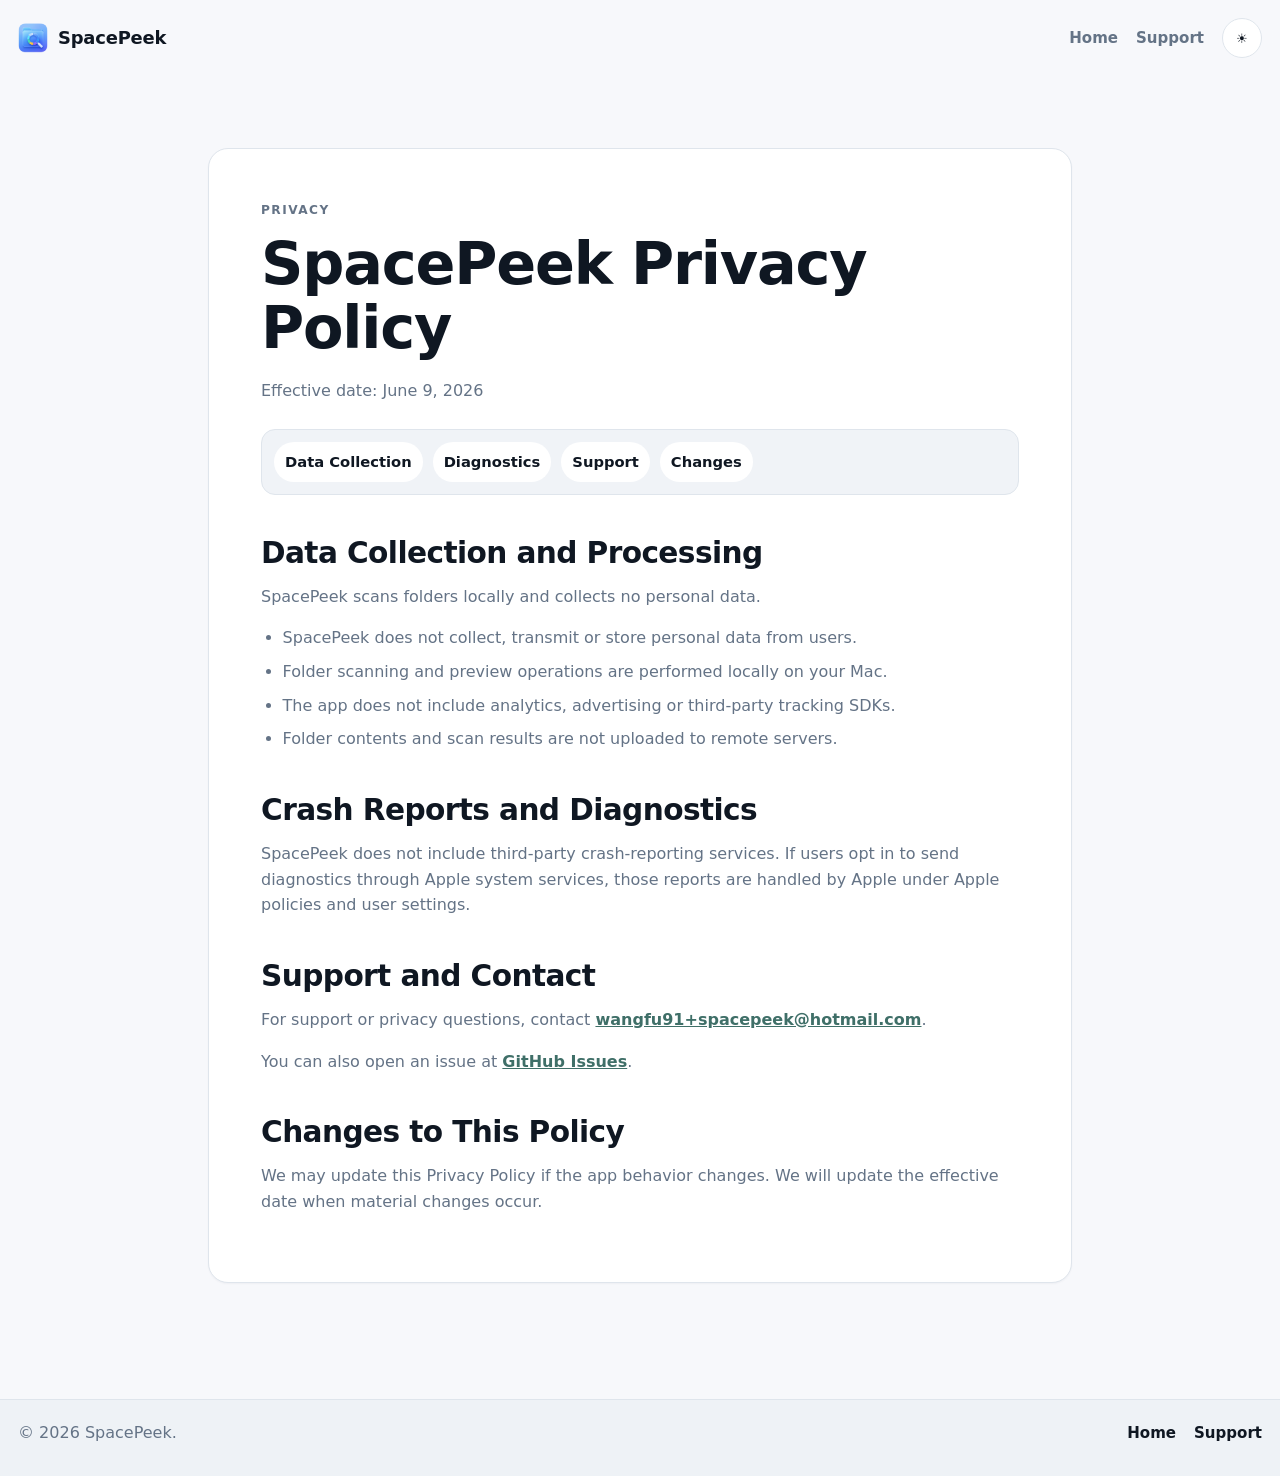
==== commit db3a614d: "Polish landing page" ====
--- a/privacy.html
+++ b/privacy.html
@@ -10,7 +10,7 @@
     <link rel="canonical" href="https://spacepeek.space/privacy.html" />
     <link rel="icon" href="favicon.ico?v=8" sizes="any" />
     <link rel="apple-touch-icon" href="assets/SpacePeek.png" />
-    <link rel="stylesheet" href="assets/styles.css" />
+    <link rel="stylesheet" href="assets/styles.css?v=20260620-polish" />
 </head>
 
 <body class="privacy-page">
--- a/assets/styles.css
+++ b/assets/styles.css
@@ -15,8 +15,8 @@
     --footer-bg: #eef2f6;
     --shadow: 0 18px 48px rgba(31, 44, 61, 0.08);
     --shadow-hover: 0 24px 64px rgba(31, 44, 61, 0.13);
-    --radius: 16px;
-    --max: 1160px;
+    --radius: 20px;
+    --max: 1440px;
 }
 
 html[data-theme="dark"] {
@@ -201,19 +201,19 @@
 main {
     max-width: var(--max);
     margin: 0 auto;
-    padding: 60px 18px 88px;
+    padding: 72px 18px 116px;
 }
 
 .hero {
     display: grid;
-    grid-template-columns: minmax(0, 1.12fr) minmax(430px, 0.98fr);
-    gap: clamp(28px, 4vw, 56px);
-    align-items: center;
-    min-height: 620px;
+    grid-template-columns: minmax(0, 0.78fr) minmax(680px, 1.32fr);
+    gap: clamp(36px, 4.5vw, 70px);
+    align-items: center;
+    min-height: 680px;
 }
 
 .hero-copy {
-    max-width: 680px;
+    max-width: 580px;
 }
 
 .eyebrow {
@@ -236,13 +236,13 @@
 h2,
 h3 {
     color: var(--heading);
-    line-height: 1.08;
+    line-height: 1.12;
     letter-spacing: -0.02em;
 }
 
 h1 {
     margin-bottom: 18px;
-    font-size: clamp(3.2rem, 7vw, 6.2rem);
+    font-size: clamp(3.1rem, 5.8vw, 5.35rem);
     font-weight: 850;
 }
 
@@ -259,9 +259,14 @@
 }
 
 .hero-lede {
-    max-width: 620px;
+    max-width: 430px;
     color: var(--muted);
-    font-size: clamp(1.08rem, 2vw, 1.3rem);
+    font-size: clamp(1rem, 1.7vw, 1.18rem);
+    line-height: 1.62;
+}
+
+.hero-lede span {
+    display: block;
 }
 
 .hero-actions {
@@ -348,11 +353,12 @@
 
 .hero-visual {
     position: relative;
-    width: min(100%, 720px);
+    width: min(100%, 1120px);
     justify-self: end;
+    transform: translateY(-58px);
     overflow: hidden;
     border: 1px solid var(--border);
-    border-radius: 24px;
+    border-radius: 28px;
     background: var(--surface);
     box-shadow: var(--shadow);
 }
@@ -401,12 +407,12 @@
 }
 
 .section {
-    margin-top: 96px;
+    margin-top: 132px;
 }
 
 .section-heading {
     max-width: 760px;
-    margin-bottom: 28px;
+    margin-bottom: 42px;
 }
 
 .section-heading.centered {
@@ -416,8 +422,8 @@
 
 .feature-grid {
     display: grid;
-    grid-template-columns: repeat(5, minmax(0, 1fr));
-    gap: 16px;
+    grid-template-columns: repeat(4, minmax(0, 1fr));
+    gap: 22px;
 }
 
 .feature-card,
@@ -432,10 +438,10 @@
 }
 
 .feature-card {
-    min-height: 245px;
+    min-height: 280px;
     display: flex;
     flex-direction: column;
-    padding: 20px;
+    padding: 30px;
     transition: transform 0.16s ease, box-shadow 0.16s ease, border-color 0.16s ease;
 }
 
@@ -447,21 +453,27 @@
 }
 
 .feature-icon {
-    width: 42px;
-    height: 42px;
+    width: 56px;
+    height: 56px;
     display: inline-flex;
     align-items: center;
     justify-content: center;
-    margin-bottom: 18px;
-    border-radius: 12px;
+    margin-bottom: 28px;
+    border-radius: 16px;
     color: var(--accent-strong);
     background: var(--accent-soft);
 }
 
 .feature-icon svg {
-    width: 23px;
-    height: 23px;
+    width: 30px;
+    height: 30px;
     fill: currentColor;
+}
+
+.feature-card p {
+    margin-bottom: 0;
+    font-size: 0.98rem;
+    line-height: 1.55;
 }
 
 .feature-card p,
@@ -476,11 +488,11 @@
 .steps-grid {
     display: grid;
     grid-template-columns: repeat(3, minmax(0, 1fr));
-    gap: 16px;
+    gap: 28px;
 }
 
 .steps-grid article {
-    padding: 24px;
+    padding: 32px;
 }
 
 .step-number {
@@ -497,7 +509,7 @@
 }
 
 .gallery-shell {
-    padding: 18px;
+    padding: 30px;
 }
 
 .carousel-viewport {
@@ -511,11 +523,11 @@
 }
 
 .gallery-slide {
-    flex: 0 0 calc(50% - 10px);
-    margin: 0 20px 0 0;
+    flex: 0 0 calc(50% - 14px);
+    margin: 0 28px 0 0;
     overflow: hidden;
     border: 1px solid var(--border);
-    border-radius: 18px;
+    border-radius: 22px;
     background: var(--surface);
 }
 
@@ -526,7 +538,7 @@
 }
 
 .gallery-slide figcaption {
-    padding: 14px 16px 16px;
+    padding: 18px 20px 20px;
     font-weight: 650;
 }
 
@@ -535,7 +547,7 @@
     align-items: center;
     justify-content: center;
     gap: 14px;
-    margin-top: 18px;
+    margin-top: 28px;
 }
 
 .gallery-button {
@@ -591,9 +603,9 @@
 .pro-section {
     display: grid;
     grid-template-columns: auto minmax(0, 1fr) auto;
-    gap: 22px;
-    align-items: center;
-    padding: clamp(24px, 4vw, 38px);
+    gap: 28px;
+    align-items: center;
+    padding: clamp(34px, 5vw, 58px);
     background: var(--surface-tint);
 }
 
@@ -633,8 +645,8 @@
     display: grid;
     grid-template-columns: 1fr 0.9fr 1fr;
     gap: 28px;
-    padding-top: 50px;
-    padding-bottom: 38px;
+    padding-top: 70px;
+    padding-bottom: 54px;
 }
 
 .site-footer h2 {
@@ -759,12 +771,12 @@
 
 @media (max-width: 1080px) {
     .hero {
-        grid-template-columns: minmax(0, 1fr) minmax(380px, 0.9fr);
-        gap: 32px;
+        grid-template-columns: minmax(0, 0.95fr) minmax(480px, 1.05fr);
+        gap: 40px;
     }
 
     .feature-grid {
-        grid-template-columns: repeat(3, minmax(0, 1fr));
+        grid-template-columns: repeat(2, minmax(0, 1fr));
     }
 }
 
@@ -787,11 +799,13 @@
 
     .hero {
         min-height: auto;
+        gap: 44px;
     }
 
     .hero-visual {
         width: 100%;
         justify-self: stretch;
+        transform: none;
     }
 
     .feature-grid {
@@ -817,7 +831,7 @@
     }
 
     main {
-        padding: 40px 14px 64px;
+        padding: 48px 14px 76px;
     }
 
     h1 {
@@ -833,7 +847,20 @@
     }
 
     .feature-card {
-        min-height: 0;
+        min-height: 220px;
+        padding: 26px;
+    }
+
+    .section {
+        margin-top: 92px;
+    }
+
+    .section-heading {
+        margin-bottom: 30px;
+    }
+
+    .gallery-shell {
+        padding: 16px;
     }
 
     .gallery-slide {
